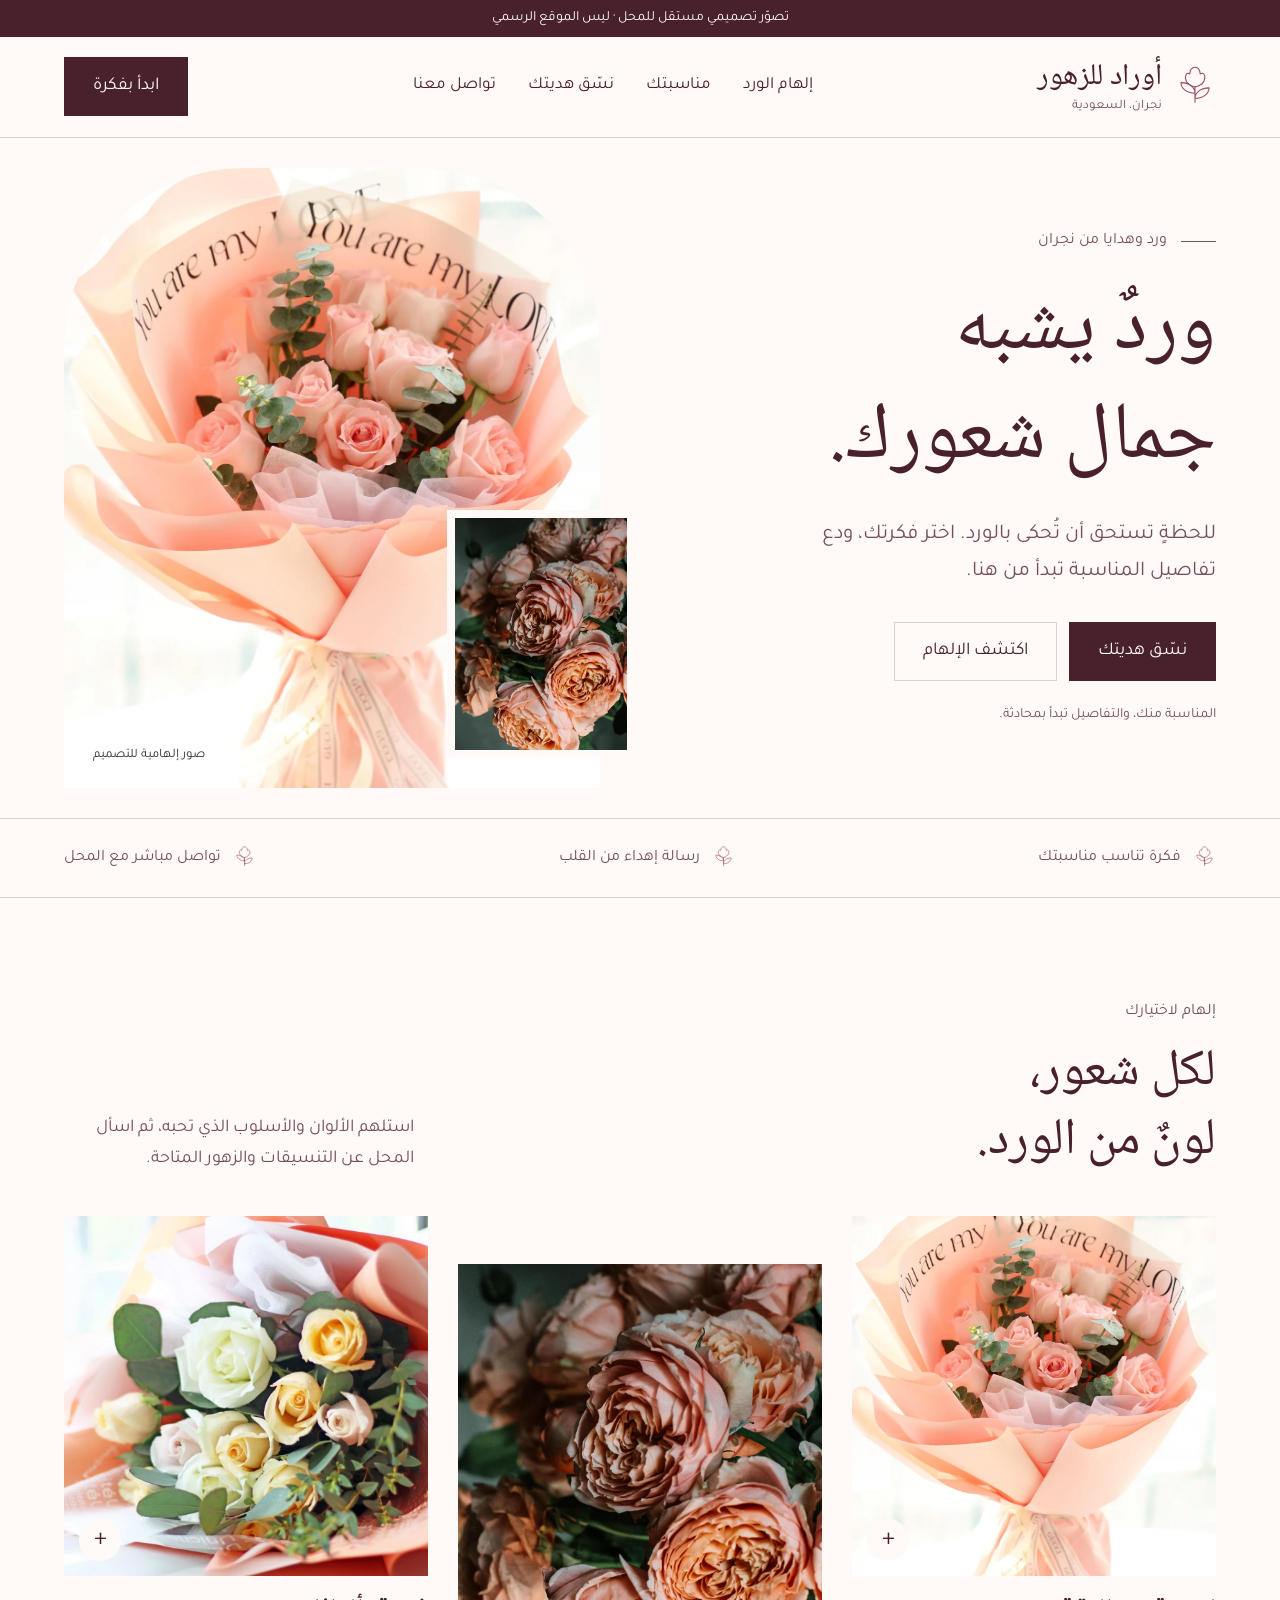
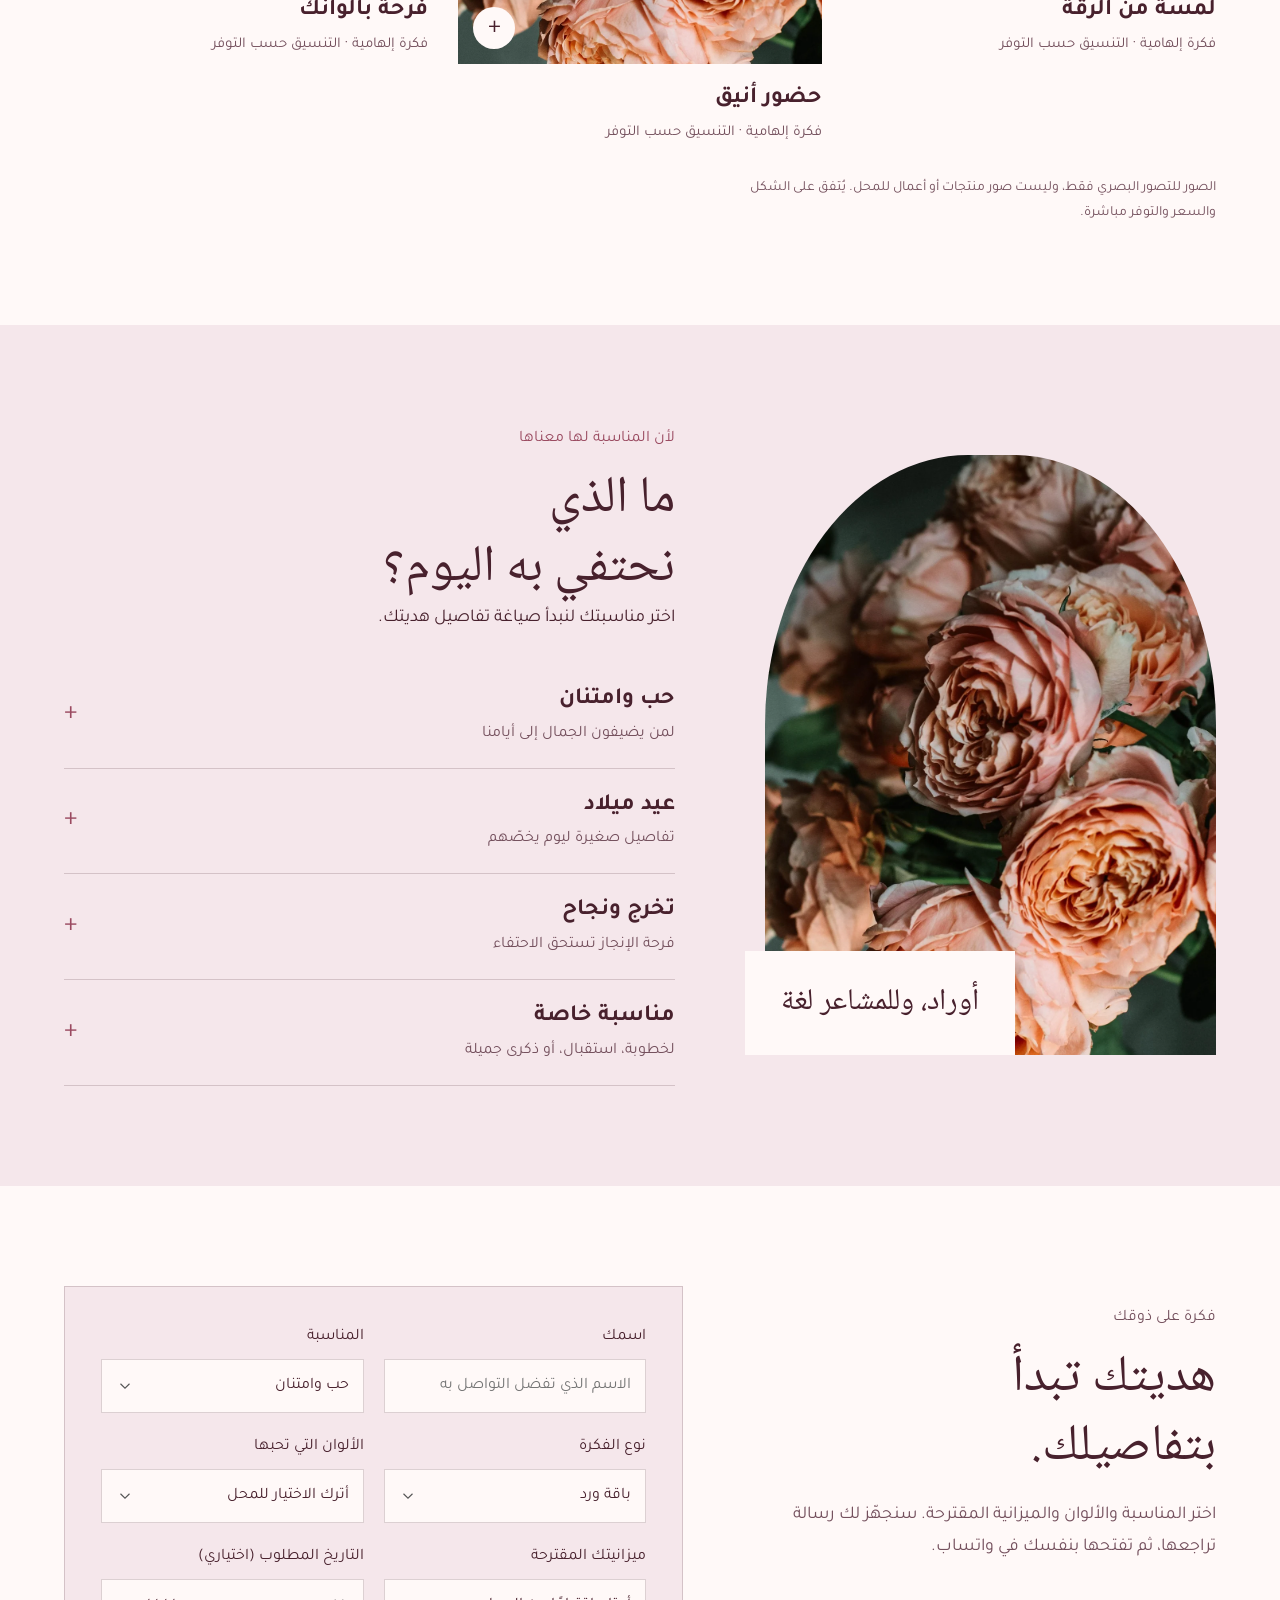
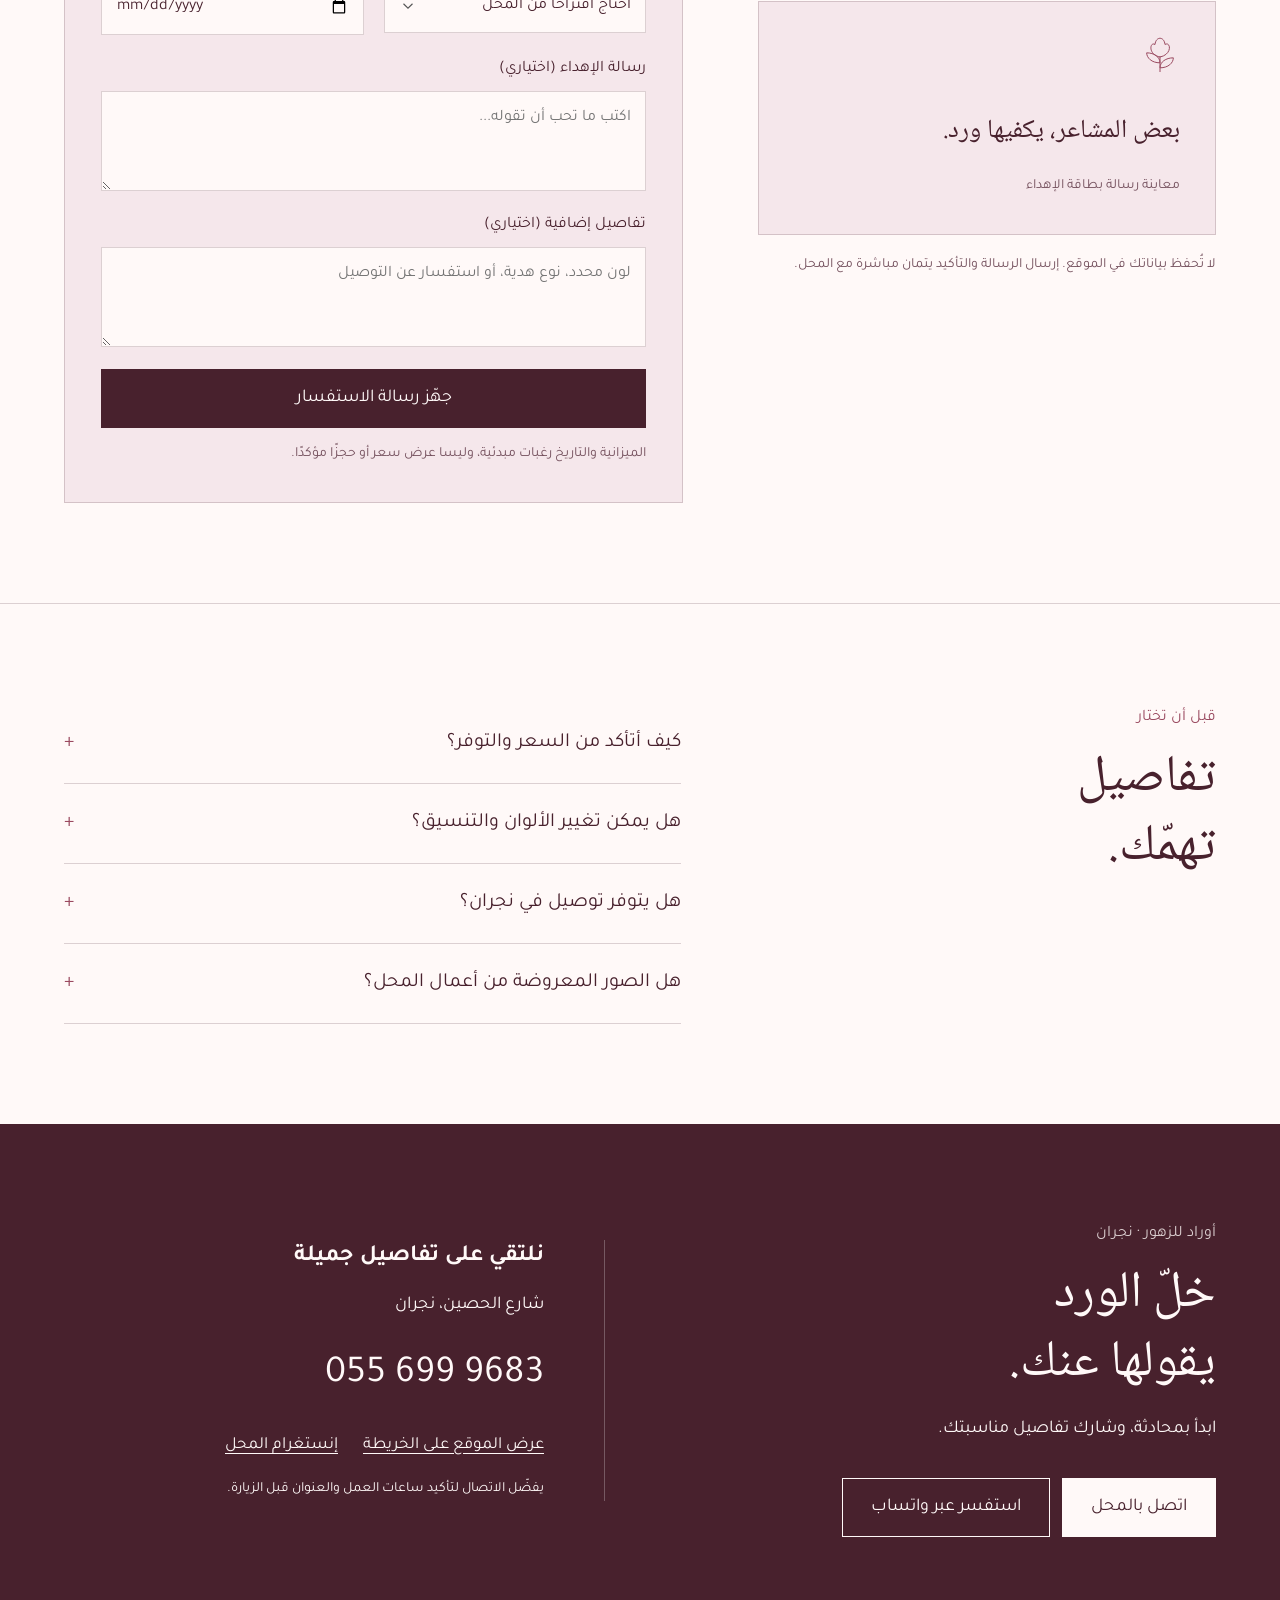
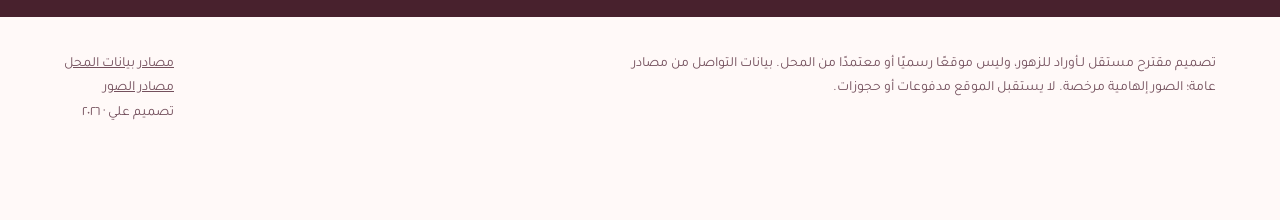
==== awrad-najran/index.html @ 2af85f13 "Build ten researched Arabic florist website proposals" ====
<!doctype html><html lang="ar" dir="rtl"><head><meta charset="utf-8"><meta name="viewport" content="width=device-width,initial-scale=1"><meta name="theme-color" content="#fff9f8"><meta name="robots" content="noindex,nofollow"><title>أوراد للزهور | ورد وهدايا في نجران</title><meta name="description" content="تصور تصميمي مستقل لـأوراد للزهور في نجران. أفكار للورد والهدايا وتنسيق استفسارك عبر وسائل التواصل المنشورة."><meta property="og:title" content="أوراد للزهور | ورد وهدايا في نجران"><meta property="og:description" content="تصور تصميمي مستقل، ليس الموقع الرسمي للمحل."><meta property="og:type" content="website"><meta property="og:image" content="https://az212z.github.io/saudi-floral-atelier-ten-20261120/assets/floral-0.webp"><meta property="og:url" content="https://az212z.github.io/saudi-floral-atelier-ten-20261120/awrad-najran/"><link rel="icon" href="../assets/favicon.svg" type="image/svg+xml"><link rel="stylesheet" href="../assets/fonts.css"><link rel="stylesheet" href="../assets/site.css"><link rel="preload" as="image" href="../assets/floral-0.webp"><script defer src="../assets/site.js"></script></head><body style="--paper:#fff9f8;--ink:#48212d;--accent:#9a4a60;--wash:#f5e7eb;--muted:#74505d;--line:#48212d30"><a class="skip" href="#main">تجاوز إلى المحتوى</a><div class="notice">تصوّر تصميمي مستقل للمحل · ليس الموقع الرسمي</div><header class="header"><div class="wrap navrow"><a class="brand" href="./" aria-label="أوراد للزهور الرئيسية"><svg aria-hidden="true" viewBox="0 0 48 48" fill="none" stroke-width="1.2"><path d="M24 42V23M24 31c-10 0-16-6-16-12 9 0 16 5 16 12Zm0 6c10 0 16-6 16-12-9 0-16 5-16 12Z"/><path d="M24 24C9 21 12 5 18 9c1-10 11-10 12 0 7-4 9 12-6 15Z"/></svg><span><span class="wordmark">أوراد للزهور</span><span class="city">نجران، السعودية</span></span></a><button class="menu-toggle" aria-controls="navigation" aria-expanded="false">القائمة</button><nav id="navigation" aria-label="التنقل الرئيسي"><a href="#collection">إلهام الورد</a><a href="#occasions">مناسبتك</a><a href="#inquiry">نسّق هديتك</a><a href="#contact">تواصل معنا</a></nav><a class="navcta" href="#inquiry">ابدأ بفكرة</a></div></header><main id="main"><section class="hero hero-split" aria-labelledby="hero-title"><div class="wrap hero-inner"><div class="hero-copy"><div class="location">ورد وهدايا من نجران</div><h1 id="hero-title">وردٌ يشبه<br>جمال شعورك.</h1><p>للحظةٍ تستحق أن تُحكى بالورد. اختر فكرتك، ودع تفاصيل المناسبة تبدأ من هنا.</p><div class="actions"><a class="button" href="#inquiry">نسّق هديتك</a><a class="button secondary" href="#collection">اكتشف الإلهام</a></div><p class="hero-note">المناسبة منك، والتفاصيل تبدأ بمحادثة.</p></div><figure class="hero-image"><img src="../assets/floral-0.webp" alt="صورة إلهامية للورد والزهور" width="1200" height="1600" fetchpriority="high"><div class="hero-side"><img src="../assets/floral-9.webp" alt="تفاصيل زهرية إلهامية" width="500" height="600"></div><figcaption>صور إلهامية للتصميم</figcaption></figure></div></section><div class="signature"><div class="wrap"><span><svg aria-hidden="true" viewBox="0 0 48 48" fill="none" stroke-width="1.2"><path d="M24 42V23M24 31c-10 0-16-6-16-12 9 0 16 5 16 12Zm0 6c10 0 16-6 16-12-9 0-16 5-16 12Z"/><path d="M24 24C9 21 12 5 18 9c1-10 11-10 12 0 7-4 9 12-6 15Z"/></svg>فكرة تناسب مناسبتك</span><span><svg aria-hidden="true" viewBox="0 0 48 48" fill="none" stroke-width="1.2"><path d="M24 42V23M24 31c-10 0-16-6-16-12 9 0 16 5 16 12Zm0 6c10 0 16-6 16-12-9 0-16 5-16 12Z"/><path d="M24 24C9 21 12 5 18 9c1-10 11-10 12 0 7-4 9 12-6 15Z"/></svg>رسالة إهداء من القلب</span><span><svg aria-hidden="true" viewBox="0 0 48 48" fill="none" stroke-width="1.2"><path d="M24 42V23M24 31c-10 0-16-6-16-12 9 0 16 5 16 12Zm0 6c10 0 16-6 16-12-9 0-16 5-16 12Z"/><path d="M24 24C9 21 12 5 18 9c1-10 11-10 12 0 7-4 9 12-6 15Z"/></svg>تواصل مباشر مع المحل</span></div></div>
<section class="section wrap" id="collection"><div class="section-heading"><div><p class="mini">إلهام لاختيارك</p><h2>لكل شعور،<br>لونٌ من الورد.</h2></div><p>استلهم الألوان والأسلوب الذي تحبه، ثم اسأل المحل عن التنسيقات والزهور المتاحة.</p></div><div class="gallery"><figure><button type="button" data-gallery="لمسة من الرقة" aria-label="تكبير صورة لمسة من الرقة"><span class="picture"><img src="../assets/floral-0.webp" alt="تصور إلهامي لتنسيق زهور: لمسة من الرقة" width="800" height="1000" loading="lazy"><span class="zoom" aria-hidden="true">+</span></span></button><figcaption><h3>لمسة من الرقة</h3><small>فكرة إلهامية · التنسيق حسب التوفر</small></figcaption></figure><figure><button type="button" data-gallery="حضور أنيق" aria-label="تكبير صورة حضور أنيق"><span class="picture"><img src="../assets/floral-9.webp" alt="تصور إلهامي لتنسيق زهور: حضور أنيق" width="800" height="1000" loading="lazy"><span class="zoom" aria-hidden="true">+</span></span></button><figcaption><h3>حضور أنيق</h3><small>فكرة إلهامية · التنسيق حسب التوفر</small></figcaption></figure><figure><button type="button" data-gallery="فرحة بألوانك" aria-label="تكبير صورة فرحة بألوانك"><span class="picture"><img src="../assets/floral-1.webp" alt="تصور إلهامي لتنسيق زهور: فرحة بألوانك" width="800" height="1000" loading="lazy"><span class="zoom" aria-hidden="true">+</span></span></button><figcaption><h3>فرحة بألوانك</h3><small>فكرة إلهامية · التنسيق حسب التوفر</small></figcaption></figure></div><p class="small-note">الصور للتصور البصري فقط، وليست صور منتجات أو أعمال للمحل. يُتفق على الشكل والسعر والتوفر مباشرة.</p></section>
<section class="section occasion-section" id="occasions"><div class="wrap occasion-layout"><div class="occasion-photo"><img src="../assets/floral-9.webp" alt="ورد بألوان ملهمة للمناسبات" loading="lazy" width="850" height="1100"><div class="poem">أوراد، وللمشاعر لغة</div></div><div><p class="mini">لأن المناسبة لها معناها</p><h2>ما الذي<br>نحتفي به اليوم؟</h2><p>اختر مناسبتك لنبدأ صياغة تفاصيل هديتك.</p><div class="occasion-list"><button class="occasion" type="button" data-occasion="حب وامتنان"><div><h3>حب وامتنان</h3><span>لمن يضيفون الجمال إلى أيامنا</span></div><b class="plus" aria-hidden="true">+</b></button><button class="occasion" type="button" data-occasion="عيد ميلاد"><div><h3>عيد ميلاد</h3><span>تفاصيل صغيرة ليوم يخصّهم</span></div><b class="plus" aria-hidden="true">+</b></button><button class="occasion" type="button" data-occasion="تخرج ونجاح"><div><h3>تخرج ونجاح</h3><span>فرحة الإنجاز تستحق الاحتفاء</span></div><b class="plus" aria-hidden="true">+</b></button><button class="occasion" type="button" data-occasion="مناسبة خاصة"><div><h3>مناسبة خاصة</h3><span>لخطوبة، استقبال، أو ذكرى جميلة</span></div><b class="plus" aria-hidden="true">+</b></button></div></div></div></section>
<section class="section wrap" id="inquiry"><div class="inquiry-layout"><div class="inquiry-intro"><p class="mini">فكرة على ذوقك</p><h2>هديتك تبدأ<br>بتفاصيلك.</h2><p>اختر المناسبة والألوان والميزانية المقترحة. سنجهّز لك رسالة تراجعها، ثم تفتحها بنفسك في واتساب.</p><div class="card-preview"><svg aria-hidden="true" viewBox="0 0 48 48" fill="none" stroke-width="1.2"><path d="M24 42V23M24 31c-10 0-16-6-16-12 9 0 16 5 16 12Zm0 6c10 0 16-6 16-12-9 0-16 5-16 12Z"/><path d="M24 24C9 21 12 5 18 9c1-10 11-10 12 0 7-4 9 12-6 15Z"/></svg><p id="card-message">بعض المشاعر، يكفيها ورد.</p><small>معاينة رسالة بطاقة الإهداء</small></div><p class="small-note">لا تُحفظ بياناتك في الموقع. إرسال الرسالة والتأكيد يتمان مباشرة مع المحل.</p></div><div><form class="inquiry-form" data-shop="أوراد للزهور" data-phone="966556999683"><div class="form-grid"><label class="field">اسمك<input name="name" required maxlength="80" autocomplete="given-name" placeholder="الاسم الذي تفضّل التواصل به"></label><label class="field">المناسبة<select name="occasion"><option>حب وامتنان</option><option>عيد ميلاد</option><option>تخرج ونجاح</option><option>مناسبة خاصة</option></select></label><label class="field">نوع الفكرة<select name="type"><option>باقة ورد</option><option>ورد مع هدية</option><option>تنسيق في فازة</option><option>تغليف هدية</option><option>تنسيق مناسبة</option></select></label><label class="field">الألوان التي تحبها<select name="color"><option>أترك الاختيار للمحل</option><option>وردي وأبيض</option><option>أحمر كلاسيكي</option><option>ألوان هادئة</option><option>ألوان زاهية</option></select></label><label class="field">ميزانيتك المقترحة<select name="budget"><option>أحتاج اقتراحًا من المحل</option><option>أقل من 150 ريال</option><option>150 إلى 300 ريال</option><option>300 إلى 500 ريال</option><option>أكثر من 500 ريال</option></select></label><label class="field">التاريخ المطلوب (اختياري)<input type="date" name="date"></label><label class="field full">رسالة الإهداء (اختياري)<textarea name="message" maxlength="300" placeholder="اكتب ما تحب أن تقوله..."></textarea></label><label class="field full">تفاصيل إضافية (اختياري)<textarea name="notes" maxlength="700" placeholder="لون محدد، نوع هدية، أو استفسار عن التوصيل"></textarea></label></div><button class="button" type="submit">جهّز رسالة الاستفسار</button><p class="form-note">الميزانية والتاريخ رغبات مبدئية، وليسا عرض سعر أو حجزًا مؤكدًا.</p><noscript><p>لتنسيق الطلب، يرجى <a href="tel:+966556999683">الاتصال بالمحل</a> أو تفعيل JavaScript لتجهيز الرسالة.</p></noscript></form><section class="draft-panel" hidden tabindex="-1" aria-label="مراجعة رسالة الاستفسار"><h3>راجع رسالتك</h3><p class="draft-text"></p><div class="actions"><a class="button whatsapp-draft" href="https://wa.me/966556999683?text=%D9%85%D8%B1%D8%AD%D8%A8%D9%8B%D8%A7%D8%8C%20%D8%A3%D8%B1%D8%BA%D8%A8%20%D8%A8%D8%A7%D9%84%D8%A7%D8%B3%D8%AA%D9%81%D8%B3%D8%A7%D8%B1%20%D8%B9%D9%86%20%D8%A7%D9%84%D9%88%D8%B1%D9%88%D8%AF%20%D9%88%D8%A7%D9%84%D9%87%D8%AF%D8%A7%D9%8A%D8%A7%20%D8%A7%D9%84%D9%85%D8%AA%D8%A7%D8%AD%D8%A9." target="_blank" rel="noopener noreferrer">افتح في واتساب</a><button type="button" class="button secondary copy-draft">نسخ الرسالة</button></div><p class="status" role="status"></p><p class="form-note">إذا لم يكن الرقم مفعّلًا على واتساب، يمكنك الاتصال بالمحل.</p></section></div></div></section>
<section class="section faq"><div class="wrap faq-layout"><div><p class="mini">قبل أن تختار</p><h2>تفاصيل<br>تهمّك.</h2></div><div><details><summary>كيف أتأكد من السعر والتوفر؟</summary><p>أرسل تفاصيل فكرتك أو اتصل بالمحل. يحدد المحل السعر النهائي والزهور المتاحة وموعد التجهيز قبل تأكيد الطلب.</p></details><details><summary>هل يمكن تغيير الألوان والتنسيق؟</summary><p>اكتب الألوان والأسلوب الذي تفضله في رسالة الاستفسار. إمكانية التنفيذ تعتمد على المواد المتاحة لدى المحل.</p></details><details><summary>هل يتوفر توصيل في نجران؟</summary><p>اسأل المحل عن إمكانية التوصيل لعنوانك، الموعد، والرسوم. لا يمثل اختيار التاريخ تأكيدًا لخدمة التوصيل.</p></details><details><summary>هل الصور المعروضة من أعمال المحل؟</summary><p>الصور إلهامية لعرض التصميم، وليست من أعمال المحل. اطلب صور التنسيقات المتاحة مباشرة قبل تأكيد طلبك.</p></details></div></div></section>
<section class="contact-section" id="contact"><div class="wrap contact-layout"><div><p class="mini">أوراد للزهور · نجران</p><h2>خلّ الورد<br>يقولها عنك.</h2><p>ابدأ بمحادثة، وشارك تفاصيل مناسبتك.</p><div class="actions"><a class="button" href="tel:+966556999683">اتصل بالمحل</a><a class="button secondary" href="https://wa.me/966556999683?text=%D9%85%D8%B1%D8%AD%D8%A8%D9%8B%D8%A7%D8%8C%20%D8%A3%D8%B1%D8%BA%D8%A8%20%D8%A8%D8%A7%D9%84%D8%A7%D8%B3%D8%AA%D9%81%D8%B3%D8%A7%D8%B1%20%D8%B9%D9%86%20%D8%A7%D9%84%D9%88%D8%B1%D9%88%D8%AF%20%D9%88%D8%A7%D9%84%D9%87%D8%AF%D8%A7%D9%8A%D8%A7%20%D8%A7%D9%84%D9%85%D8%AA%D8%A7%D8%AD%D8%A9." target="_blank" rel="noopener noreferrer">استفسر عبر واتساب</a></div></div><div class="contact-info"><h3>نلتقي على تفاصيل جميلة</h3><p>شارع الحصين، نجران</p><a class="phone" href="tel:+966556999683">055 699 9683</a><div class="social-links"><a href="https://www.google.com/maps/search/?api=1&amp;query=%D8%A3%D9%88%D8%B1%D8%A7%D8%AF%20%D9%84%D9%84%D8%B2%D9%87%D9%88%D8%B1%20%D8%B4%D8%A7%D8%B1%D8%B9%20%D8%A7%D9%84%D8%AD%D8%B5%D9%8A%D9%86%D8%8C%20%D9%86%D8%AC%D8%B1%D8%A7%D9%86" target="_blank" rel="noopener noreferrer">عرض الموقع على الخريطة</a><a href="https://instagram.com/awradnajran" target="_blank" rel="noopener noreferrer">إنستغرام المحل</a></div><p class="small-note">يفضّل الاتصال لتأكيد ساعات العمل والعنوان قبل الزيارة.</p></div></div></section></main><footer class="footer"><div class="wrap"><p>تصميم مقترح مستقل لـأوراد للزهور، وليس موقعًا رسميًا أو معتمدًا من المحل. بيانات التواصل من مصادر عامة؛ الصور إلهامية مرخصة. لا يستقبل الموقع مدفوعات أو حجوزات.</p><div><a href="../research.html#awrad-najran">مصادر بيانات المحل</a><br><a href="../credits.html">مصادر الصور</a><br><span>تصميم علي · ٢٠٢٦</span></div></div></footer><div class="mobile-cta"><a class="button" href="#inquiry">نسّق هديتك</a><a class="button secondary" href="tel:+966556999683">اتصال</a></div><dialog class="lightbox" aria-label="معرض الإلهام"><button class="close-dialog" type="button">إغلاق الصورة</button><img alt=""><p></p></dialog></body></html>
---- assets/fonts.css ----
@font-face {
  font-family: 'Noto Naskh Arabic';
  font-style: normal;
  font-weight: 400;
  font-display: swap;
  src: url(font-0.ttf) format('truetype');
}
@font-face {
  font-family: 'Noto Naskh Arabic';
  font-style: normal;
  font-weight: 600;
  font-display: swap;
  src: url(font-1.ttf) format('truetype');
}
@font-face {
  font-family: 'Noto Naskh Arabic';
  font-style: normal;
  font-weight: 700;
  font-display: swap;
  src: url(font-2.ttf) format('truetype');
}
@font-face {
  font-family: 'Tajawal';
  font-style: normal;
  font-weight: 400;
  font-display: swap;
  src: url(font-3.ttf) format('truetype');
}
@font-face {
  font-family: 'Tajawal';
  font-style: normal;
  font-weight: 500;
  font-display: swap;
  src: url(font-4.ttf) format('truetype');
}
@font-face {
  font-family: 'Tajawal';
  font-style: normal;
  font-weight: 700;
  font-display: swap;
  src: url(font-5.ttf) format('truetype');
}
---- assets/site.css ----
*{box-sizing:border-box}html{scroll-behavior:smooth;scroll-padding-top:100px}body{margin:0;background:var(--paper);color:var(--ink);font-family:Tajawal,sans-serif;font-size:18px;line-height:1.75}body.lock{overflow:hidden}a{color:inherit;text-decoration:none}button,input,select,textarea{font:inherit}button,a,input,select,textarea{-webkit-tap-highlight-color:transparent}button,a{touch-action:manipulation}button{cursor:pointer}button:disabled{cursor:not-allowed}img{display:block;width:100%;object-fit:cover}h1,h2,h3,p{margin:0}h1,h2,.wordmark{font-family:'Noto Naskh Arabic',serif;font-weight:500;line-height:1.35}h1{font-size:clamp(3.5rem,6.3vw,6.8rem);max-width:12ch}h2{font-size:clamp(2.5rem,4vw,4.2rem)}h3{font-size:1.45rem;line-height:1.5}p{max-width:62ch}button{color:inherit}a:focus-visible,button:focus-visible,input:focus-visible,textarea:focus-visible,select:focus-visible{outline:3px solid var(--accent);outline-offset:5px}.wrap{width:min(1280px,90%);margin-inline:auto}.notice{background:var(--ink);color:var(--paper);text-align:center;font-size:14px;padding:6px 20px}.header{position:relative;z-index:20;background:var(--paper);border-bottom:1px solid var(--line)}.navrow{height:100px;display:flex;justify-content:space-between;align-items:center;gap:28px}.brand{display:flex;align-items:center;gap:12px}.brand svg{width:42px;height:42px;stroke:var(--accent);flex-shrink:0}.wordmark{font-size:30px;white-space:nowrap}.city{display:block;font-size:13px;line-height:1.2;color:var(--muted)}nav{display:flex;gap:32px;font-size:17px}nav a{border-bottom:1px solid transparent}nav a:hover{border-color:currentColor}.navcta,.button{display:inline-flex;align-items:center;justify-content:center;gap:10px;padding:14px 28px;background:var(--ink);color:var(--paper);border:1px solid var(--ink);line-height:1.6;min-height:50px}.button:hover,.navcta:hover{background:var(--accent);border-color:var(--accent);color:#fff}.button.secondary{background:transparent;color:var(--ink);border-color:var(--line)}.button.secondary:hover{border-color:var(--ink)}.menu-toggle{display:none;background:transparent;border:1px solid var(--line);padding:8px 14px}.hero{position:relative;overflow:hidden}.hero-inner{display:grid;grid-template-columns:1fr 1fr;min-height:650px;align-items:center;gap:7%}.hero-copy{padding-block:65px;position:relative;z-index:2}.hero-copy .location{display:flex;align-items:center;gap:14px;font-size:16px;margin-bottom:22px;color:var(--muted)}.location:before{content:'';width:35px;height:1px;background:currentColor}.hero-copy p{font-size:21px;margin-top:22px;max-width:35ch;color:var(--muted)}.actions{display:flex;flex-wrap:wrap;gap:12px;margin-top:32px}.hero-image{position:relative;height:650px}.hero-image>img{height:100%}.hero-image figcaption{position:absolute;bottom:16px;left:16px;background:rgba(255,255,255,.94);color:#39332e;padding:4px 13px;font-size:13px}.hero figure{margin:0}.hero-side{position:absolute;width:35%;height:40%;bottom:30px;right:-35px;border:8px solid var(--paper)}.hero-side img{height:100%}.hero-tag{font-family:'Noto Naskh Arabic';position:absolute;bottom:42px;right:38px;z-index:2;background:var(--paper);padding:18px 26px;font-size:24px;box-shadow:0 10px 30px #0001}.hero .hero-note{font-size:14px;margin-top:22px}.hero-split .hero-image{margin-block:30px;height:620px;border-radius:180px 180px 0 0}.hero-split .hero-image>img{border-radius:inherit}.hero-arch .hero-inner{grid-template-columns:1fr 1.15fr}.hero-arch .hero-image{height:590px;border-radius:240px 240px 8px 8px;margin:45px 0}.hero-arch .hero-image>img{border-radius:inherit}.hero-arch .hero-copy{order:2}.hero-arch .hero-side{right:auto;left:-30px;bottom:12px;width:42%;border-radius:100px 100px 0 0;overflow:hidden}.hero-immersive{background:var(--ink);color:white}.hero-immersive .hero-inner{min-height:740px;display:block}.hero-immersive .hero-image{position:absolute;inset:0;height:100%;width:100%;opacity:.63}.hero-immersive .hero-image:after{content:'';position:absolute;inset:0;background:linear-gradient(270deg,rgba(0,0,0,.8),rgba(0,0,0,.12))}.hero-immersive .hero-copy{padding-top:130px;max-width:600px}.hero-immersive .hero-copy p,.hero-immersive .location{color:#f1e8e4}.hero-immersive .button{background:var(--paper);color:var(--ink);border-color:var(--paper)}.hero-immersive .secondary{background:transparent;color:white}.hero-immersive .hero-side{display:none}.hero-immersive .hero-image figcaption{z-index:3}.hero-frame .hero-inner{grid-template-columns:1fr 1.1fr;gap:9%}.hero-frame .hero-copy{text-align:center}.hero-frame h1{margin-inline:auto}.hero-frame .hero-copy p{margin-inline:auto}.hero-frame .location,.hero-frame .actions{justify-content:center}.hero-frame .hero-image{height:560px;margin:60px 0;border:1px solid var(--accent);padding:18px;transform:rotate(-3deg)}.hero-frame .hero-image>img{height:100%}.hero-frame .hero-side{transform:rotate(8deg);right:-25px;bottom:-22px}.hero-editorial .hero-inner{grid-template-columns:1.15fr 1fr;gap:0}.hero-editorial .hero-copy{padding-left:50px}.hero-editorial .hero-image{height:700px;width:calc(100% + 6vw)}.hero-editorial h1{font-size:clamp(3.8rem,6.9vw,7.5rem)}.hero-editorial .hero-side{display:none}.signature{border-block:1px solid var(--line);padding:25px 0}.signature .wrap{display:flex;justify-content:space-between;gap:20px;color:var(--muted);font-size:16px}.signature span{display:flex;align-items:center;gap:12px}.signature svg{height:23px;width:23px;stroke:var(--accent)}.section{padding-block:100px}.section-heading{display:flex;justify-content:space-between;align-items:end;gap:40px;margin-bottom:40px}.section-heading p{max-width:35ch;color:var(--muted)}.mini{font-size:16px;color:var(--accent);margin-bottom:12px}.gallery{display:grid;grid-template-columns:repeat(3,1fr);gap:30px}.gallery figure{margin:0}.gallery button{display:block;padding:0;border:0;width:100%;background:transparent;text-align:right}.gallery .picture{overflow:hidden;position:relative;background:var(--wash)}.gallery img{height:360px;transition:transform .5s}.gallery button:hover img{transform:scale(1.035)}.gallery .zoom{position:absolute;bottom:15px;left:15px;width:42px;height:42px;background:var(--paper);border-radius:50%;display:grid;place-items:center;font-size:25px}.gallery figcaption{padding-top:18px}.gallery small{font-size:15px;color:var(--muted)}.gallery figure:nth-child(2){padding-top:48px}.gallery figure:nth-child(2) img{height:400px}.small-note{font-size:14px;color:var(--muted);margin-top:28px}.occasion-section{background:var(--wash)}.occasion-layout{display:grid;grid-template-columns:.85fr 1.15fr;gap:90px;align-items:center}.occasion-photo{height:600px;position:relative}.occasion-photo img{height:100%;border-radius:45% 45% 0 0}.occasion-photo .poem{position:absolute;bottom:0;left:-20px;padding:26px 36px;background:var(--paper);font-family:'Noto Naskh Arabic';font-size:30px;max-width:75%}.occasion-list{margin-top:28px}.occasion{display:flex;align-items:center;justify-content:space-between;gap:20px;width:100%;background:none;border:0;border-bottom:1px solid var(--line);padding:20px 0;text-align:right}.occasion span{display:block;font-size:16px;color:var(--muted);margin-top:2px}.occasion .plus{font-size:26px;color:var(--accent);font-weight:400}.occasion:hover{color:var(--accent)}.inquiry-layout{display:grid;grid-template-columns:.85fr 1.15fr;gap:75px;align-items:start}.inquiry-intro{position:sticky;top:40px}.inquiry-intro>p{color:var(--muted);margin-top:18px}.card-preview{margin-top:38px;background:var(--wash);padding:35px;border:1px solid var(--line);position:relative}.card-preview svg{width:40px;height:40px;stroke:var(--accent);margin-bottom:18px}.card-preview p{font-family:'Noto Naskh Arabic';font-size:26px;white-space:pre-wrap;overflow-wrap:anywhere}.card-preview small{display:block;color:var(--muted);margin-top:20px;font-size:14px}.inquiry-form{background:var(--wash);padding:36px;border:1px solid var(--line)}.form-grid{display:grid;grid-template-columns:1fr 1fr;gap:20px}.field{display:flex;flex-direction:column;gap:8px;font-size:16px}.field.full{grid-column:1/-1}input,select,textarea{min-width:0;width:100%;border:1px solid var(--line);background:var(--paper);color:var(--ink);padding:12px 14px;border-radius:0;font-size:16px}textarea{resize:vertical;min-height:100px}select{appearance:none;background-image:url("data:image/svg+xml,%3Csvg xmlns='http://www.w3.org/2000/svg' width='18' height='18' viewBox='0 0 24 24'%3E%3Cpath d='m6 9 6 6 6-6' fill='none' stroke='%23555' stroke-width='1.5'/%3E%3C/svg%3E");background-repeat:no-repeat;background-position:14px center;padding-left:40px}.inquiry-form .button{width:100%;margin-top:22px}.form-note{font-size:14px;color:var(--muted);margin-top:14px}.draft-panel{margin-top:22px;padding:20px;border:1px solid var(--line);background:var(--paper)}.draft-panel[hidden]{display:none}.draft-text{white-space:pre-wrap;font-size:15px;line-height:1.9;margin:10px 0;overflow-wrap:anywhere}.draft-panel .actions{margin:10px 0;display:grid;grid-template-columns:1fr 1fr}.draft-panel .button{margin:0;padding:12px;font-size:16px}.status{font-size:15px;color:var(--accent);margin-top:8px}.faq{border-top:1px solid var(--line)}.faq-layout{display:grid;grid-template-columns:1fr 1.3fr;gap:60px}.faq details{border-bottom:1px solid var(--line);padding:22px 0}.faq summary{cursor:pointer;font-size:20px;list-style:none;display:flex;justify-content:space-between;gap:20px}.faq summary:after{content:'+';color:var(--accent)}.faq details[open] summary:after{content:'−'}.faq details p{margin-top:14px;color:var(--muted);font-size:17px}.contact-section{background:var(--ink);color:var(--paper);padding-block:80px}.contact-layout{display:grid;grid-template-columns:1fr 1fr;gap:70px;align-items:center}.contact-section .mini{color:var(--paper);opacity:.8}.contact-section p{margin-top:16px;color:var(--paper)}.contact-section .button{background:var(--paper);color:var(--ink);border-color:var(--paper)}.contact-section .secondary{background:transparent;color:var(--paper);border-color:var(--paper)}.contact-info{border-inline-start:1px solid #ffffff40;padding-inline-start:60px}.contact-info .phone{font-family:Tajawal;font-size:clamp(1.6rem,3vw,2.8rem);display:inline-block;direction:ltr;margin:20px 0 0}.social-links{display:flex;gap:25px;margin-top:22px;font-size:17px;text-decoration:underline;text-underline-offset:5px}.footer{padding:35px 0 95px;font-size:14px;color:var(--muted)}.footer .wrap{display:flex;justify-content:space-between;gap:40px}.footer p{max-width:75ch}.footer a{text-decoration:underline}.mobile-cta{display:none}.lightbox{border:none;background:var(--paper);color:var(--ink);padding:18px;width:min(90vw,760px);max-height:92vh}.lightbox::backdrop{background:#000b}.lightbox img{max-height:70vh;object-fit:contain}.lightbox .close-dialog{display:block;margin-bottom:12px;margin-inline-start:auto;border:1px solid var(--line);padding:7px 18px;background:var(--paper)}.lightbox p{text-align:center;margin:10px 0}.skip{position:fixed;top:-100px;right:20px;padding:12px 25px;background:white;color:black;z-index:100}.skip:focus{top:10px}.catalog-head{padding:80px 0 45px}.catalog-head h1{max-width:none;font-size:clamp(3rem,6vw,6rem)}.catalog-grid{display:grid;grid-template-columns:repeat(2,1fr);gap:40px;margin-bottom:80px}.catalog-card{position:relative;display:block;border:1px solid var(--line);background:var(--wash)}.catalog-card img{height:380px}.catalog-card .info{padding:25px;display:flex;justify-content:space-between;align-items:center}.catalog-card:hover h2{text-decoration:underline;text-underline-offset:8px}.catalog-card h2{font-size:32px}.catalog-card p{font-size:16px}.index-toolbar{display:flex;flex-wrap:wrap;gap:12px;margin-top:30px}.index-toolbar a{border:1px solid var(--line);padding:8px 16px;font-size:16px}
@media(min-width:1600px){.hero-editorial .hero-image{width:100%}}@media(max-width:1000px){nav{gap:17px}.navcta{display:none}.hero-inner{gap:5%}.hero-image{height:560px}.hero-copy p{font-size:19px}.hero-side{right:-15px}.occasion-layout,.inquiry-layout{gap:40px}.gallery img{height:300px}.gallery figure:nth-child(2) img{height:330px}.section{padding-block:75px}.contact-info{padding-inline-start:30px}.occasion-photo{height:520px}}
@media(max-width:700px){body{font-size:17px}.wrap{width:90%}.notice{font-size:12px}.navrow{height:83px;gap:15px}.wordmark{font-size:26px}.brand svg{width:34px;height:34px}.menu-toggle{display:block;font-size:15px}.js nav{display:none}.js nav.open{display:flex}nav{position:absolute;top:83px;right:0;left:0;background:var(--paper);padding:22px 5%;flex-direction:column;border-bottom:1px solid var(--line);box-shadow:0 10px 20px #0001}.hero-inner,.hero-arch .hero-inner,.hero-frame .hero-inner,.hero-editorial .hero-inner{grid-template-columns:1fr;gap:0;min-height:0}.hero-copy{padding:42px 0}.hero-copy h1{font-size:3.7rem;max-width:12ch}.hero-copy p{font-size:18px}.hero-copy .location{margin-bottom:16px}.actions{margin-top:25px}.button{padding:12px 20px;font-size:16px}.hero .hero-image{height:410px;margin:0 0 30px;width:100%}.hero-split .hero-image{border-radius:180px 180px 0 0}.hero-arch .hero-copy{order:0}.hero-arch .hero-image{width:85%;margin-inline:auto;height:430px}.hero-arch .hero-side{left:-20px}.hero-immersive .hero-inner{min-height:690px}.hero-immersive .hero-image{position:absolute;height:100%;margin:0}.hero-immersive .hero-copy{padding-top:85px;padding-bottom:85px}.hero-immersive .hero-image:after{background:linear-gradient(270deg,#000b,#0005)}.hero-frame .hero-image{width:88%;height:420px;margin:5px auto 50px}.hero-frame .hero-copy{padding-bottom:30px}.hero-editorial .hero-image{height:440px}.hero-editorial .hero-copy{padding-left:0}.hero-side{width:37%;height:40%;right:0;bottom:10px}.hero-tag{font-size:20px;right:15px;bottom:20px;padding:15px}.signature{padding-block:20px}.signature .wrap{flex-direction:column;gap:12px;font-size:15px}.section{padding-block:60px}.section-heading{display:block;margin-bottom:30px}.section-heading p{margin-top:15px;font-size:16px}h2{font-size:2.6rem}.gallery{grid-template-columns:1fr;gap:32px}.gallery img{height:420px}.gallery figure:nth-child(2){padding:0}.gallery figure:nth-child(2) img{height:420px}.occasion-layout,.inquiry-layout,.faq-layout,.contact-layout{grid-template-columns:1fr;gap:35px}.occasion-photo{height:420px;width:90%;margin-inline:auto}.occasion-photo .poem{font-size:25px;padding:20px;left:-15px}.inquiry-intro{position:static}.card-preview{padding:25px;margin-top:25px}.inquiry-form{padding:22px 18px}.form-grid{gap:17px;grid-template-columns:1fr}.field.full{grid-column:auto}.faq summary{font-size:18px}.contact-info{border-inline-start:0;border-top:1px solid #ffffff40;padding:28px 0 0}.footer .wrap{flex-direction:column;gap:20px}.mobile-cta{position:fixed;bottom:0;right:0;left:0;background:var(--paper);border-top:1px solid var(--line);padding:10px 5% calc(10px + env(safe-area-inset-bottom));display:grid;grid-template-columns:1.5fr 1fr;gap:10px;z-index:15}.mobile-cta .button{min-height:44px;padding:8px 15px}.catalog-grid{grid-template-columns:1fr;gap:25px}.catalog-card img{height:340px}.catalog-head{padding-top:50px}.catalog-card .info{gap:15px;padding:20px}.catalog-card h2{font-size:28px}}
@media(prefers-reduced-motion:reduce){html{scroll-behavior:auto}*,*:before,*:after{transition:none!important;animation:none!important}}
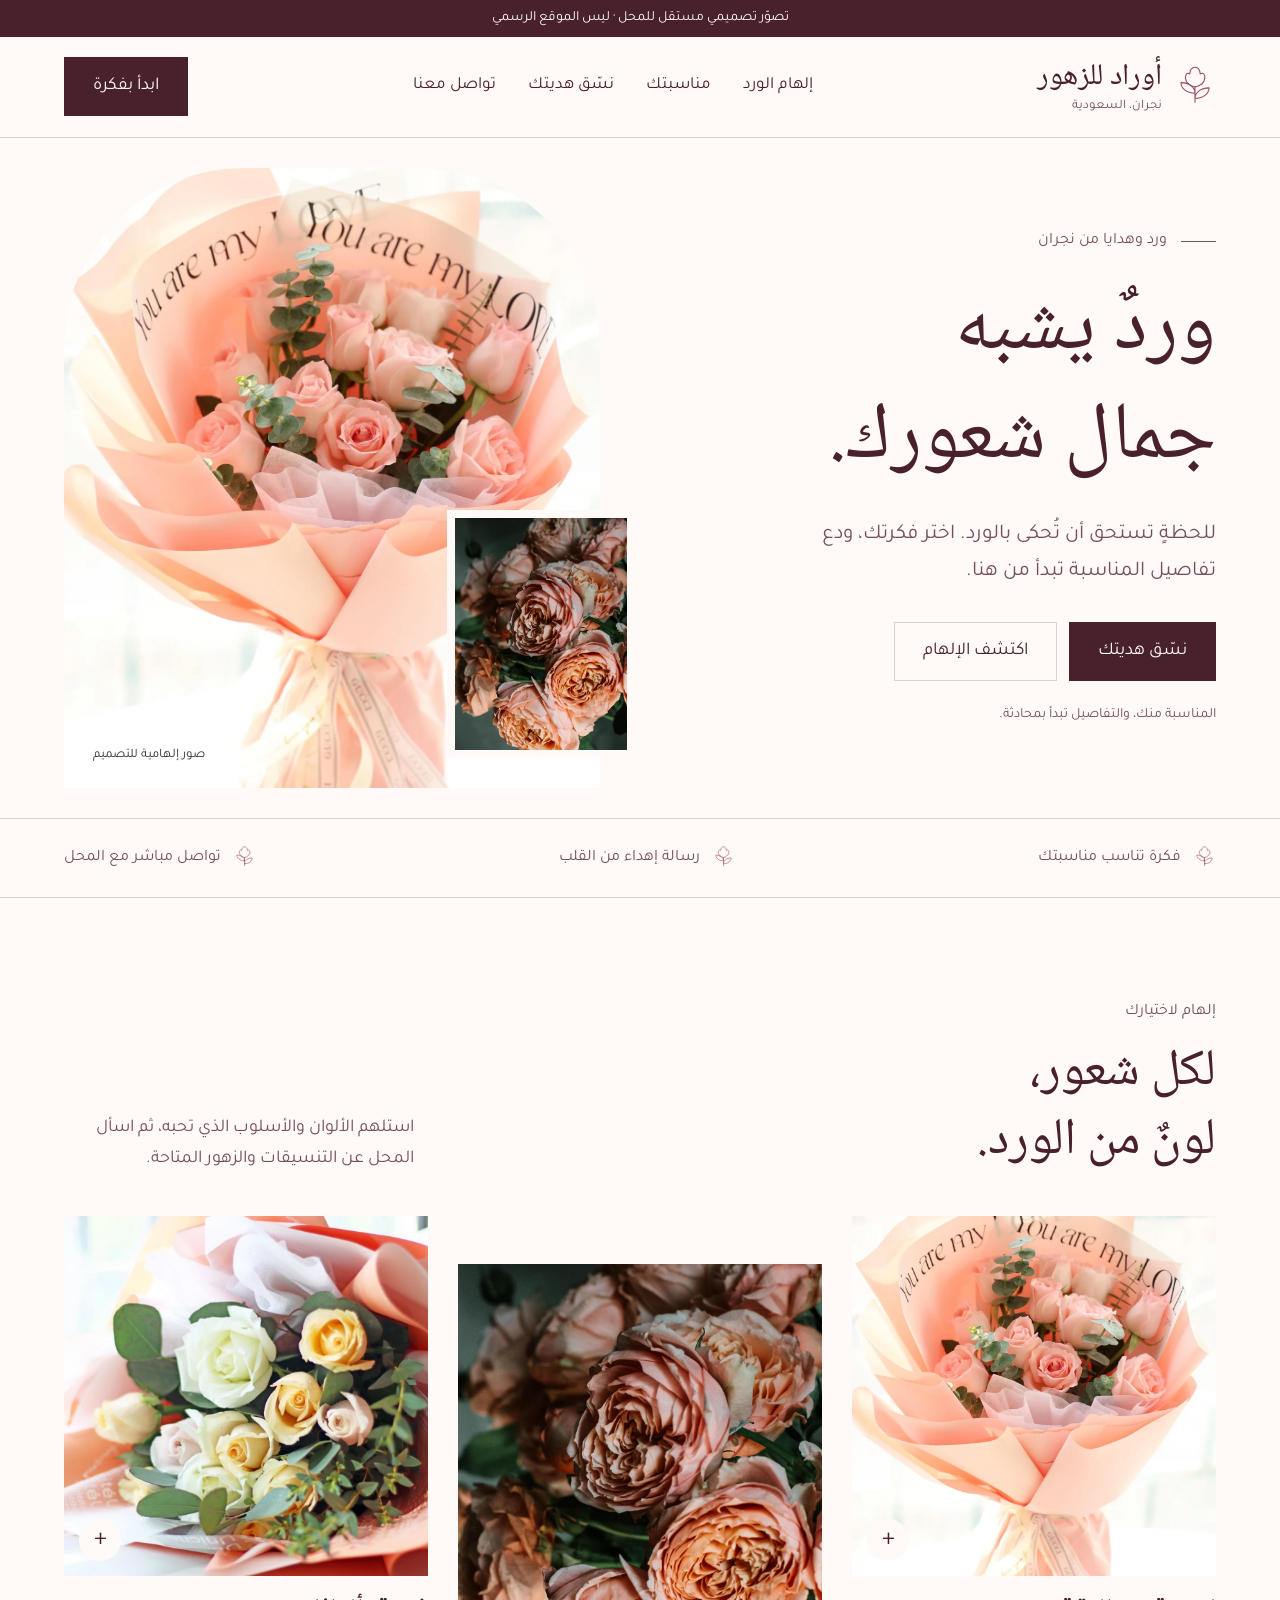
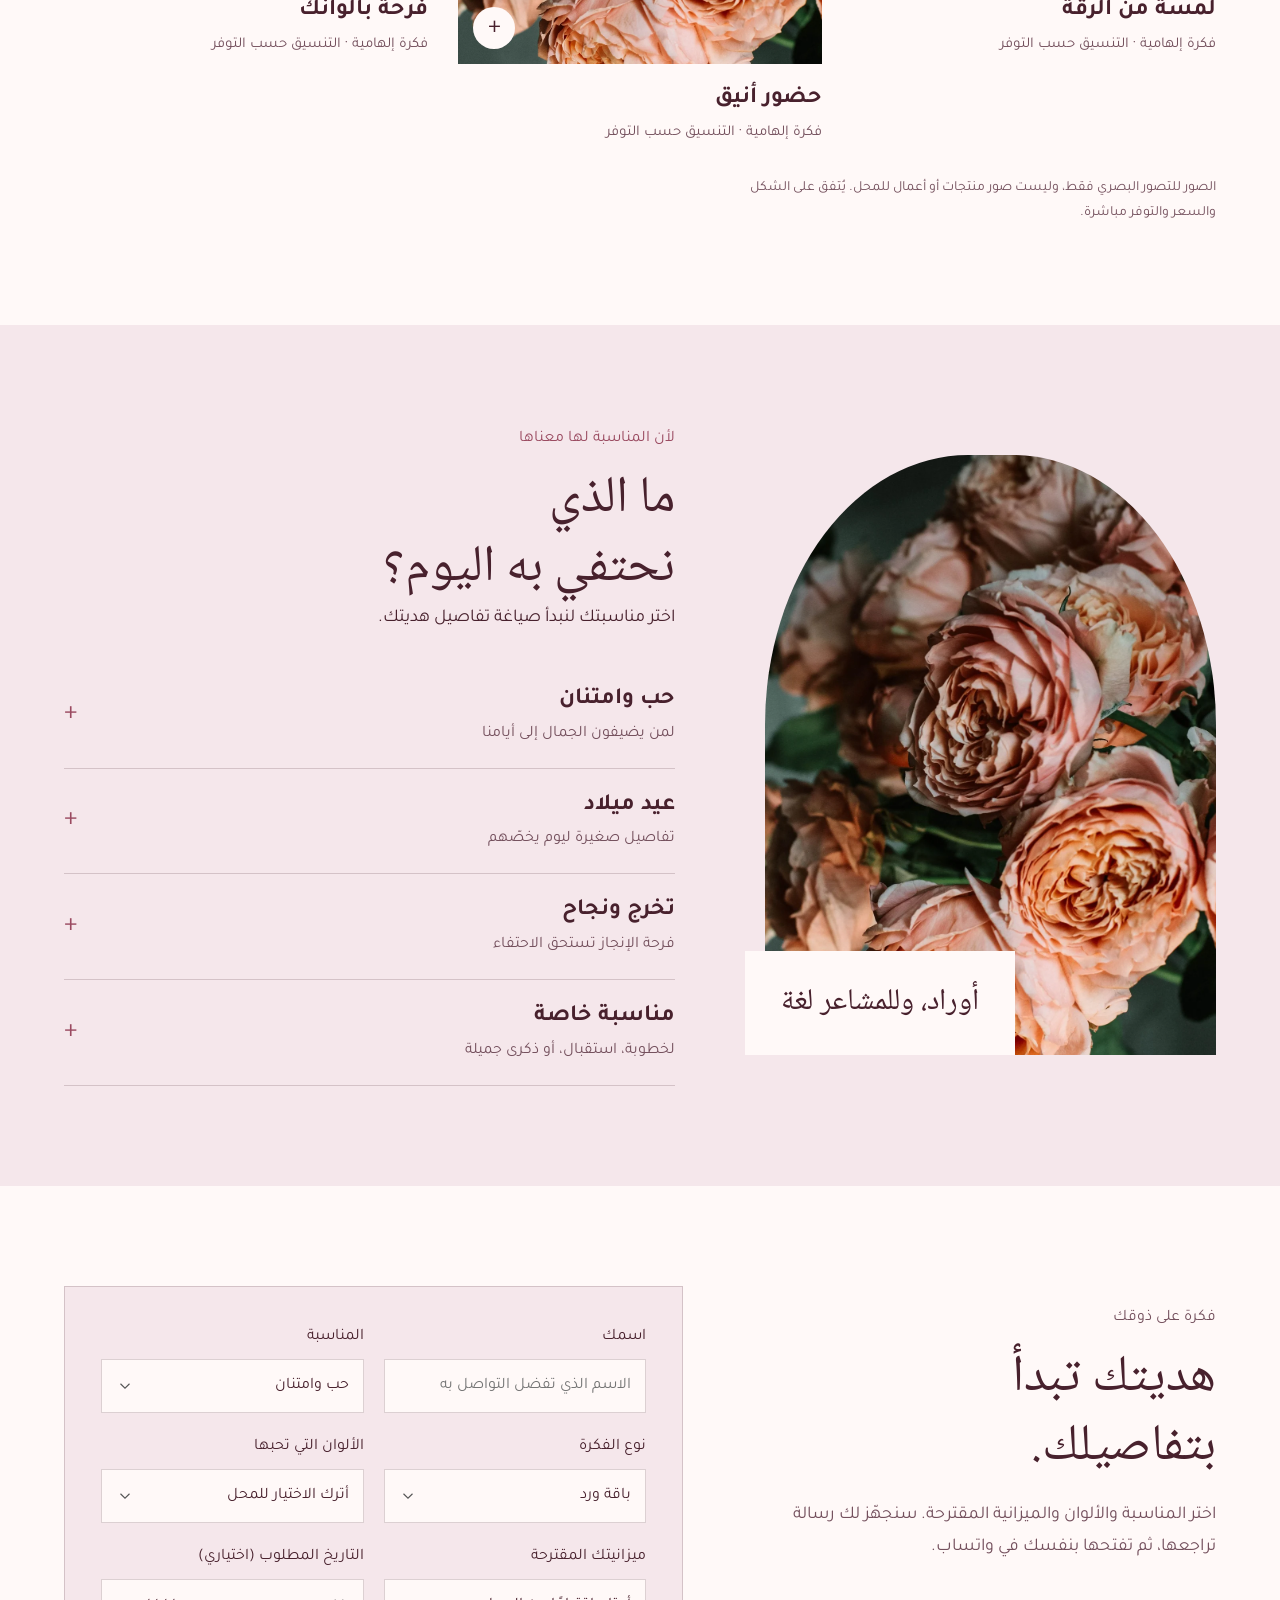
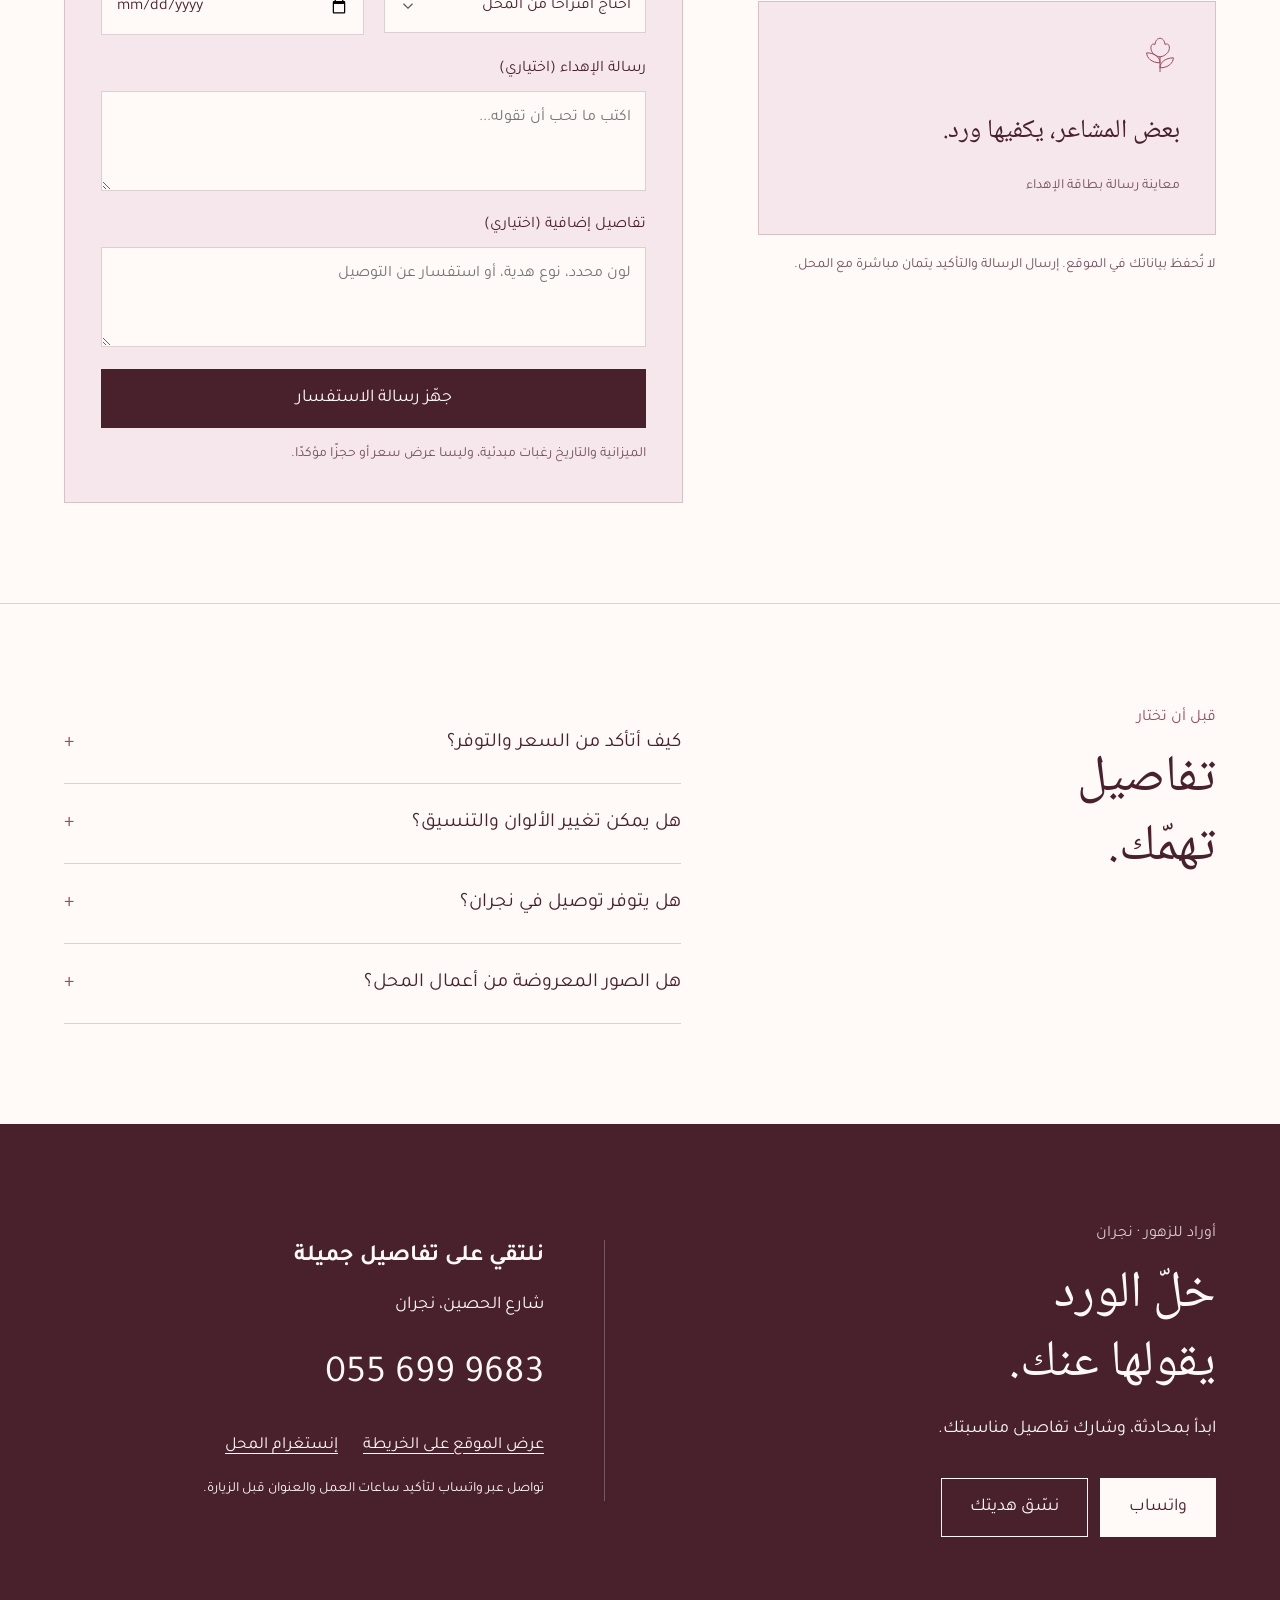
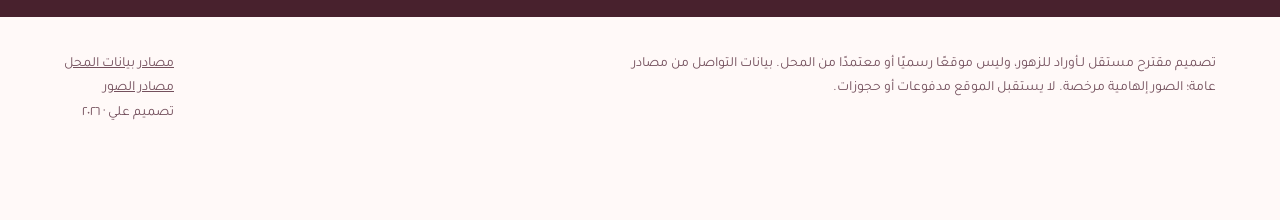
==== commit e22b2d1c: "Replace call actions with shop-specific WhatsApp links" ====
--- a/awrad-najran/index.html
+++ b/awrad-najran/index.html
@@ -1,6 +1,6 @@
 <!doctype html><html lang="ar" dir="rtl"><head><meta charset="utf-8"><meta name="viewport" content="width=device-width,initial-scale=1"><meta name="theme-color" content="#fff9f8"><meta name="robots" content="noindex,nofollow"><title>أوراد للزهور | ورد وهدايا في نجران</title><meta name="description" content="تصور تصميمي مستقل لـأوراد للزهور في نجران. أفكار للورد والهدايا وتنسيق استفسارك عبر وسائل التواصل المنشورة."><meta property="og:title" content="أوراد للزهور | ورد وهدايا في نجران"><meta property="og:description" content="تصور تصميمي مستقل، ليس الموقع الرسمي للمحل."><meta property="og:type" content="website"><meta property="og:image" content="https://az212z.github.io/saudi-floral-atelier-ten-20261120/assets/floral-0.webp"><meta property="og:url" content="https://az212z.github.io/saudi-floral-atelier-ten-20261120/awrad-najran/"><link rel="icon" href="../assets/favicon.svg" type="image/svg+xml"><link rel="stylesheet" href="../assets/fonts.css"><link rel="stylesheet" href="../assets/site.css"><link rel="preload" as="image" href="../assets/floral-0.webp"><script defer src="../assets/site.js"></script></head><body style="--paper:#fff9f8;--ink:#48212d;--accent:#9a4a60;--wash:#f5e7eb;--muted:#74505d;--line:#48212d30"><a class="skip" href="#main">تجاوز إلى المحتوى</a><div class="notice">تصوّر تصميمي مستقل للمحل · ليس الموقع الرسمي</div><header class="header"><div class="wrap navrow"><a class="brand" href="./" aria-label="أوراد للزهور الرئيسية"><svg aria-hidden="true" viewBox="0 0 48 48" fill="none" stroke-width="1.2"><path d="M24 42V23M24 31c-10 0-16-6-16-12 9 0 16 5 16 12Zm0 6c10 0 16-6 16-12-9 0-16 5-16 12Z"/><path d="M24 24C9 21 12 5 18 9c1-10 11-10 12 0 7-4 9 12-6 15Z"/></svg><span><span class="wordmark">أوراد للزهور</span><span class="city">نجران، السعودية</span></span></a><button class="menu-toggle" aria-controls="navigation" aria-expanded="false">القائمة</button><nav id="navigation" aria-label="التنقل الرئيسي"><a href="#collection">إلهام الورد</a><a href="#occasions">مناسبتك</a><a href="#inquiry">نسّق هديتك</a><a href="#contact">تواصل معنا</a></nav><a class="navcta" href="#inquiry">ابدأ بفكرة</a></div></header><main id="main"><section class="hero hero-split" aria-labelledby="hero-title"><div class="wrap hero-inner"><div class="hero-copy"><div class="location">ورد وهدايا من نجران</div><h1 id="hero-title">وردٌ يشبه<br>جمال شعورك.</h1><p>للحظةٍ تستحق أن تُحكى بالورد. اختر فكرتك، ودع تفاصيل المناسبة تبدأ من هنا.</p><div class="actions"><a class="button" href="#inquiry">نسّق هديتك</a><a class="button secondary" href="#collection">اكتشف الإلهام</a></div><p class="hero-note">المناسبة منك، والتفاصيل تبدأ بمحادثة.</p></div><figure class="hero-image"><img src="../assets/floral-0.webp" alt="صورة إلهامية للورد والزهور" width="1200" height="1600" fetchpriority="high"><div class="hero-side"><img src="../assets/floral-9.webp" alt="تفاصيل زهرية إلهامية" width="500" height="600"></div><figcaption>صور إلهامية للتصميم</figcaption></figure></div></section><div class="signature"><div class="wrap"><span><svg aria-hidden="true" viewBox="0 0 48 48" fill="none" stroke-width="1.2"><path d="M24 42V23M24 31c-10 0-16-6-16-12 9 0 16 5 16 12Zm0 6c10 0 16-6 16-12-9 0-16 5-16 12Z"/><path d="M24 24C9 21 12 5 18 9c1-10 11-10 12 0 7-4 9 12-6 15Z"/></svg>فكرة تناسب مناسبتك</span><span><svg aria-hidden="true" viewBox="0 0 48 48" fill="none" stroke-width="1.2"><path d="M24 42V23M24 31c-10 0-16-6-16-12 9 0 16 5 16 12Zm0 6c10 0 16-6 16-12-9 0-16 5-16 12Z"/><path d="M24 24C9 21 12 5 18 9c1-10 11-10 12 0 7-4 9 12-6 15Z"/></svg>رسالة إهداء من القلب</span><span><svg aria-hidden="true" viewBox="0 0 48 48" fill="none" stroke-width="1.2"><path d="M24 42V23M24 31c-10 0-16-6-16-12 9 0 16 5 16 12Zm0 6c10 0 16-6 16-12-9 0-16 5-16 12Z"/><path d="M24 24C9 21 12 5 18 9c1-10 11-10 12 0 7-4 9 12-6 15Z"/></svg>تواصل مباشر مع المحل</span></div></div>
 <section class="section wrap" id="collection"><div class="section-heading"><div><p class="mini">إلهام لاختيارك</p><h2>لكل شعور،<br>لونٌ من الورد.</h2></div><p>استلهم الألوان والأسلوب الذي تحبه، ثم اسأل المحل عن التنسيقات والزهور المتاحة.</p></div><div class="gallery"><figure><button type="button" data-gallery="لمسة من الرقة" aria-label="تكبير صورة لمسة من الرقة"><span class="picture"><img src="../assets/floral-0.webp" alt="تصور إلهامي لتنسيق زهور: لمسة من الرقة" width="800" height="1000" loading="lazy"><span class="zoom" aria-hidden="true">+</span></span></button><figcaption><h3>لمسة من الرقة</h3><small>فكرة إلهامية · التنسيق حسب التوفر</small></figcaption></figure><figure><button type="button" data-gallery="حضور أنيق" aria-label="تكبير صورة حضور أنيق"><span class="picture"><img src="../assets/floral-9.webp" alt="تصور إلهامي لتنسيق زهور: حضور أنيق" width="800" height="1000" loading="lazy"><span class="zoom" aria-hidden="true">+</span></span></button><figcaption><h3>حضور أنيق</h3><small>فكرة إلهامية · التنسيق حسب التوفر</small></figcaption></figure><figure><button type="button" data-gallery="فرحة بألوانك" aria-label="تكبير صورة فرحة بألوانك"><span class="picture"><img src="../assets/floral-1.webp" alt="تصور إلهامي لتنسيق زهور: فرحة بألوانك" width="800" height="1000" loading="lazy"><span class="zoom" aria-hidden="true">+</span></span></button><figcaption><h3>فرحة بألوانك</h3><small>فكرة إلهامية · التنسيق حسب التوفر</small></figcaption></figure></div><p class="small-note">الصور للتصور البصري فقط، وليست صور منتجات أو أعمال للمحل. يُتفق على الشكل والسعر والتوفر مباشرة.</p></section>
 <section class="section occasion-section" id="occasions"><div class="wrap occasion-layout"><div class="occasion-photo"><img src="../assets/floral-9.webp" alt="ورد بألوان ملهمة للمناسبات" loading="lazy" width="850" height="1100"><div class="poem">أوراد، وللمشاعر لغة</div></div><div><p class="mini">لأن المناسبة لها معناها</p><h2>ما الذي<br>نحتفي به اليوم؟</h2><p>اختر مناسبتك لنبدأ صياغة تفاصيل هديتك.</p><div class="occasion-list"><button class="occasion" type="button" data-occasion="حب وامتنان"><div><h3>حب وامتنان</h3><span>لمن يضيفون الجمال إلى أيامنا</span></div><b class="plus" aria-hidden="true">+</b></button><button class="occasion" type="button" data-occasion="عيد ميلاد"><div><h3>عيد ميلاد</h3><span>تفاصيل صغيرة ليوم يخصّهم</span></div><b class="plus" aria-hidden="true">+</b></button><button class="occasion" type="button" data-occasion="تخرج ونجاح"><div><h3>تخرج ونجاح</h3><span>فرحة الإنجاز تستحق الاحتفاء</span></div><b class="plus" aria-hidden="true">+</b></button><button class="occasion" type="button" data-occasion="مناسبة خاصة"><div><h3>مناسبة خاصة</h3><span>لخطوبة، استقبال، أو ذكرى جميلة</span></div><b class="plus" aria-hidden="true">+</b></button></div></div></div></section>
-<section class="section wrap" id="inquiry"><div class="inquiry-layout"><div class="inquiry-intro"><p class="mini">فكرة على ذوقك</p><h2>هديتك تبدأ<br>بتفاصيلك.</h2><p>اختر المناسبة والألوان والميزانية المقترحة. سنجهّز لك رسالة تراجعها، ثم تفتحها بنفسك في واتساب.</p><div class="card-preview"><svg aria-hidden="true" viewBox="0 0 48 48" fill="none" stroke-width="1.2"><path d="M24 42V23M24 31c-10 0-16-6-16-12 9 0 16 5 16 12Zm0 6c10 0 16-6 16-12-9 0-16 5-16 12Z"/><path d="M24 24C9 21 12 5 18 9c1-10 11-10 12 0 7-4 9 12-6 15Z"/></svg><p id="card-message">بعض المشاعر، يكفيها ورد.</p><small>معاينة رسالة بطاقة الإهداء</small></div><p class="small-note">لا تُحفظ بياناتك في الموقع. إرسال الرسالة والتأكيد يتمان مباشرة مع المحل.</p></div><div><form class="inquiry-form" data-shop="أوراد للزهور" data-phone="966556999683"><div class="form-grid"><label class="field">اسمك<input name="name" required maxlength="80" autocomplete="given-name" placeholder="الاسم الذي تفضّل التواصل به"></label><label class="field">المناسبة<select name="occasion"><option>حب وامتنان</option><option>عيد ميلاد</option><option>تخرج ونجاح</option><option>مناسبة خاصة</option></select></label><label class="field">نوع الفكرة<select name="type"><option>باقة ورد</option><option>ورد مع هدية</option><option>تنسيق في فازة</option><option>تغليف هدية</option><option>تنسيق مناسبة</option></select></label><label class="field">الألوان التي تحبها<select name="color"><option>أترك الاختيار للمحل</option><option>وردي وأبيض</option><option>أحمر كلاسيكي</option><option>ألوان هادئة</option><option>ألوان زاهية</option></select></label><label class="field">ميزانيتك المقترحة<select name="budget"><option>أحتاج اقتراحًا من المحل</option><option>أقل من 150 ريال</option><option>150 إلى 300 ريال</option><option>300 إلى 500 ريال</option><option>أكثر من 500 ريال</option></select></label><label class="field">التاريخ المطلوب (اختياري)<input type="date" name="date"></label><label class="field full">رسالة الإهداء (اختياري)<textarea name="message" maxlength="300" placeholder="اكتب ما تحب أن تقوله..."></textarea></label><label class="field full">تفاصيل إضافية (اختياري)<textarea name="notes" maxlength="700" placeholder="لون محدد، نوع هدية، أو استفسار عن التوصيل"></textarea></label></div><button class="button" type="submit">جهّز رسالة الاستفسار</button><p class="form-note">الميزانية والتاريخ رغبات مبدئية، وليسا عرض سعر أو حجزًا مؤكدًا.</p><noscript><p>لتنسيق الطلب، يرجى <a href="tel:+966556999683">الاتصال بالمحل</a> أو تفعيل JavaScript لتجهيز الرسالة.</p></noscript></form><section class="draft-panel" hidden tabindex="-1" aria-label="مراجعة رسالة الاستفسار"><h3>راجع رسالتك</h3><p class="draft-text"></p><div class="actions"><a class="button whatsapp-draft" href="https://wa.me/966556999683?text=%D9%85%D8%B1%D8%AD%D8%A8%D9%8B%D8%A7%D8%8C%20%D8%A3%D8%B1%D8%BA%D8%A8%20%D8%A8%D8%A7%D9%84%D8%A7%D8%B3%D8%AA%D9%81%D8%B3%D8%A7%D8%B1%20%D8%B9%D9%86%20%D8%A7%D9%84%D9%88%D8%B1%D9%88%D8%AF%20%D9%88%D8%A7%D9%84%D9%87%D8%AF%D8%A7%D9%8A%D8%A7%20%D8%A7%D9%84%D9%85%D8%AA%D8%A7%D8%AD%D8%A9." target="_blank" rel="noopener noreferrer">افتح في واتساب</a><button type="button" class="button secondary copy-draft">نسخ الرسالة</button></div><p class="status" role="status"></p><p class="form-note">إذا لم يكن الرقم مفعّلًا على واتساب، يمكنك الاتصال بالمحل.</p></section></div></div></section>
-<section class="section faq"><div class="wrap faq-layout"><div><p class="mini">قبل أن تختار</p><h2>تفاصيل<br>تهمّك.</h2></div><div><details><summary>كيف أتأكد من السعر والتوفر؟</summary><p>أرسل تفاصيل فكرتك أو اتصل بالمحل. يحدد المحل السعر النهائي والزهور المتاحة وموعد التجهيز قبل تأكيد الطلب.</p></details><details><summary>هل يمكن تغيير الألوان والتنسيق؟</summary><p>اكتب الألوان والأسلوب الذي تفضله في رسالة الاستفسار. إمكانية التنفيذ تعتمد على المواد المتاحة لدى المحل.</p></details><details><summary>هل يتوفر توصيل في نجران؟</summary><p>اسأل المحل عن إمكانية التوصيل لعنوانك، الموعد، والرسوم. لا يمثل اختيار التاريخ تأكيدًا لخدمة التوصيل.</p></details><details><summary>هل الصور المعروضة من أعمال المحل؟</summary><p>الصور إلهامية لعرض التصميم، وليست من أعمال المحل. اطلب صور التنسيقات المتاحة مباشرة قبل تأكيد طلبك.</p></details></div></div></section>
-<section class="contact-section" id="contact"><div class="wrap contact-layout"><div><p class="mini">أوراد للزهور · نجران</p><h2>خلّ الورد<br>يقولها عنك.</h2><p>ابدأ بمحادثة، وشارك تفاصيل مناسبتك.</p><div class="actions"><a class="button" href="tel:+966556999683">اتصل بالمحل</a><a class="button secondary" href="https://wa.me/966556999683?text=%D9%85%D8%B1%D8%AD%D8%A8%D9%8B%D8%A7%D8%8C%20%D8%A3%D8%B1%D8%BA%D8%A8%20%D8%A8%D8%A7%D9%84%D8%A7%D8%B3%D8%AA%D9%81%D8%B3%D8%A7%D8%B1%20%D8%B9%D9%86%20%D8%A7%D9%84%D9%88%D8%B1%D9%88%D8%AF%20%D9%88%D8%A7%D9%84%D9%87%D8%AF%D8%A7%D9%8A%D8%A7%20%D8%A7%D9%84%D9%85%D8%AA%D8%A7%D8%AD%D8%A9." target="_blank" rel="noopener noreferrer">استفسر عبر واتساب</a></div></div><div class="contact-info"><h3>نلتقي على تفاصيل جميلة</h3><p>شارع الحصين، نجران</p><a class="phone" href="tel:+966556999683">055 699 9683</a><div class="social-links"><a href="https://www.google.com/maps/search/?api=1&amp;query=%D8%A3%D9%88%D8%B1%D8%A7%D8%AF%20%D9%84%D9%84%D8%B2%D9%87%D9%88%D8%B1%20%D8%B4%D8%A7%D8%B1%D8%B9%20%D8%A7%D9%84%D8%AD%D8%B5%D9%8A%D9%86%D8%8C%20%D9%86%D8%AC%D8%B1%D8%A7%D9%86" target="_blank" rel="noopener noreferrer">عرض الموقع على الخريطة</a><a href="https://instagram.com/awradnajran" target="_blank" rel="noopener noreferrer">إنستغرام المحل</a></div><p class="small-note">يفضّل الاتصال لتأكيد ساعات العمل والعنوان قبل الزيارة.</p></div></div></section></main><footer class="footer"><div class="wrap"><p>تصميم مقترح مستقل لـأوراد للزهور، وليس موقعًا رسميًا أو معتمدًا من المحل. بيانات التواصل من مصادر عامة؛ الصور إلهامية مرخصة. لا يستقبل الموقع مدفوعات أو حجوزات.</p><div><a href="../research.html#awrad-najran">مصادر بيانات المحل</a><br><a href="../credits.html">مصادر الصور</a><br><span>تصميم علي · ٢٠٢٦</span></div></div></footer><div class="mobile-cta"><a class="button" href="#inquiry">نسّق هديتك</a><a class="button secondary" href="tel:+966556999683">اتصال</a></div><dialog class="lightbox" aria-label="معرض الإلهام"><button class="close-dialog" type="button">إغلاق الصورة</button><img alt=""><p></p></dialog></body></html>+<section class="section wrap" id="inquiry"><div class="inquiry-layout"><div class="inquiry-intro"><p class="mini">فكرة على ذوقك</p><h2>هديتك تبدأ<br>بتفاصيلك.</h2><p>اختر المناسبة والألوان والميزانية المقترحة. سنجهّز لك رسالة تراجعها، ثم تفتحها بنفسك في واتساب.</p><div class="card-preview"><svg aria-hidden="true" viewBox="0 0 48 48" fill="none" stroke-width="1.2"><path d="M24 42V23M24 31c-10 0-16-6-16-12 9 0 16 5 16 12Zm0 6c10 0 16-6 16-12-9 0-16 5-16 12Z"/><path d="M24 24C9 21 12 5 18 9c1-10 11-10 12 0 7-4 9 12-6 15Z"/></svg><p id="card-message">بعض المشاعر، يكفيها ورد.</p><small>معاينة رسالة بطاقة الإهداء</small></div><p class="small-note">لا تُحفظ بياناتك في الموقع. إرسال الرسالة والتأكيد يتمان مباشرة مع المحل.</p></div><div><form class="inquiry-form" data-shop="أوراد للزهور" data-phone="966556999683"><div class="form-grid"><label class="field">اسمك<input name="name" required maxlength="80" autocomplete="given-name" placeholder="الاسم الذي تفضّل التواصل به"></label><label class="field">المناسبة<select name="occasion"><option>حب وامتنان</option><option>عيد ميلاد</option><option>تخرج ونجاح</option><option>مناسبة خاصة</option></select></label><label class="field">نوع الفكرة<select name="type"><option>باقة ورد</option><option>ورد مع هدية</option><option>تنسيق في فازة</option><option>تغليف هدية</option><option>تنسيق مناسبة</option></select></label><label class="field">الألوان التي تحبها<select name="color"><option>أترك الاختيار للمحل</option><option>وردي وأبيض</option><option>أحمر كلاسيكي</option><option>ألوان هادئة</option><option>ألوان زاهية</option></select></label><label class="field">ميزانيتك المقترحة<select name="budget"><option>أحتاج اقتراحًا من المحل</option><option>أقل من 150 ريال</option><option>150 إلى 300 ريال</option><option>300 إلى 500 ريال</option><option>أكثر من 500 ريال</option></select></label><label class="field">التاريخ المطلوب (اختياري)<input type="date" name="date"></label><label class="field full">رسالة الإهداء (اختياري)<textarea name="message" maxlength="300" placeholder="اكتب ما تحب أن تقوله..."></textarea></label><label class="field full">تفاصيل إضافية (اختياري)<textarea name="notes" maxlength="700" placeholder="لون محدد، نوع هدية، أو استفسار عن التوصيل"></textarea></label></div><button class="button" type="submit">جهّز رسالة الاستفسار</button><p class="form-note">الميزانية والتاريخ رغبات مبدئية، وليسا عرض سعر أو حجزًا مؤكدًا.</p><noscript><p>لتنسيق الطلب، يرجى <a href="https://wa.me/966556999683?text=%D9%85%D8%B1%D8%AD%D8%A8%D9%8B%D8%A7%D8%8C%20%D8%A3%D8%B1%D8%BA%D8%A8%20%D8%A8%D8%A7%D9%84%D8%A7%D8%B3%D8%AA%D9%81%D8%B3%D8%A7%D8%B1%20%D8%B9%D9%86%20%D8%A7%D9%84%D9%88%D8%B1%D9%88%D8%AF%20%D9%88%D8%A7%D9%84%D9%87%D8%AF%D8%A7%D9%8A%D8%A7%20%D8%A7%D9%84%D9%85%D8%AA%D8%A7%D8%AD%D8%A9." target="_blank" rel="noopener noreferrer">التواصل عبر واتساب</a> أو تفعيل JavaScript لتجهيز الرسالة.</p></noscript></form><section class="draft-panel" hidden tabindex="-1" aria-label="مراجعة رسالة الاستفسار"><h3>راجع رسالتك</h3><p class="draft-text"></p><div class="actions"><a class="button whatsapp-draft" href="https://wa.me/966556999683?text=%D9%85%D8%B1%D8%AD%D8%A8%D9%8B%D8%A7%D8%8C%20%D8%A3%D8%B1%D8%BA%D8%A8%20%D8%A8%D8%A7%D9%84%D8%A7%D8%B3%D8%AA%D9%81%D8%B3%D8%A7%D8%B1%20%D8%B9%D9%86%20%D8%A7%D9%84%D9%88%D8%B1%D9%88%D8%AF%20%D9%88%D8%A7%D9%84%D9%87%D8%AF%D8%A7%D9%8A%D8%A7%20%D8%A7%D9%84%D9%85%D8%AA%D8%A7%D8%AD%D8%A9." target="_blank" rel="noopener noreferrer">افتح في واتساب</a><button type="button" class="button secondary copy-draft">نسخ الرسالة</button></div><p class="status" role="status"></p><p class="form-note">إذا لم يكن الرقم مفعّلًا على واتساب، يمكنك الاتصال بالمحل.</p></section></div></div></section>
+<section class="section faq"><div class="wrap faq-layout"><div><p class="mini">قبل أن تختار</p><h2>تفاصيل<br>تهمّك.</h2></div><div><details><summary>كيف أتأكد من السعر والتوفر؟</summary><p>أرسل تفاصيل فكرتك للمحل عبر واتساب. يحدد المحل السعر النهائي والزهور المتاحة وموعد التجهيز قبل تأكيد الطلب.</p></details><details><summary>هل يمكن تغيير الألوان والتنسيق؟</summary><p>اكتب الألوان والأسلوب الذي تفضله في رسالة الاستفسار. إمكانية التنفيذ تعتمد على المواد المتاحة لدى المحل.</p></details><details><summary>هل يتوفر توصيل في نجران؟</summary><p>اسأل المحل عن إمكانية التوصيل لعنوانك، الموعد، والرسوم. لا يمثل اختيار التاريخ تأكيدًا لخدمة التوصيل.</p></details><details><summary>هل الصور المعروضة من أعمال المحل؟</summary><p>الصور إلهامية لعرض التصميم، وليست من أعمال المحل. اطلب صور التنسيقات المتاحة مباشرة قبل تأكيد طلبك.</p></details></div></div></section>
+<section class="contact-section" id="contact"><div class="wrap contact-layout"><div><p class="mini">أوراد للزهور · نجران</p><h2>خلّ الورد<br>يقولها عنك.</h2><p>ابدأ بمحادثة، وشارك تفاصيل مناسبتك.</p><div class="actions"><a class="button" href="https://wa.me/966556999683?text=%D9%85%D8%B1%D8%AD%D8%A8%D9%8B%D8%A7%D8%8C%20%D8%A3%D8%B1%D8%BA%D8%A8%20%D8%A8%D8%A7%D9%84%D8%A7%D8%B3%D8%AA%D9%81%D8%B3%D8%A7%D8%B1%20%D8%B9%D9%86%20%D8%A7%D9%84%D9%88%D8%B1%D9%88%D8%AF%20%D9%88%D8%A7%D9%84%D9%87%D8%AF%D8%A7%D9%8A%D8%A7%20%D8%A7%D9%84%D9%85%D8%AA%D8%A7%D8%AD%D8%A9." target="_blank" rel="noopener noreferrer">واتساب</a><a class="button secondary" href="#inquiry">نسّق هديتك</a></div></div><div class="contact-info"><h3>نلتقي على تفاصيل جميلة</h3><p>شارع الحصين، نجران</p><a class="phone" href="https://wa.me/966556999683?text=%D9%85%D8%B1%D8%AD%D8%A8%D9%8B%D8%A7%D8%8C%20%D8%A3%D8%B1%D8%BA%D8%A8%20%D8%A8%D8%A7%D9%84%D8%A7%D8%B3%D8%AA%D9%81%D8%B3%D8%A7%D8%B1%20%D8%B9%D9%86%20%D8%A7%D9%84%D9%88%D8%B1%D9%88%D8%AF%20%D9%88%D8%A7%D9%84%D9%87%D8%AF%D8%A7%D9%8A%D8%A7%20%D8%A7%D9%84%D9%85%D8%AA%D8%A7%D8%AD%D8%A9." target="_blank" rel="noopener noreferrer">055 699 9683</a><div class="social-links"><a href="https://www.google.com/maps/search/?api=1&amp;query=%D8%A3%D9%88%D8%B1%D8%A7%D8%AF%20%D9%84%D9%84%D8%B2%D9%87%D9%88%D8%B1%20%D8%B4%D8%A7%D8%B1%D8%B9%20%D8%A7%D9%84%D8%AD%D8%B5%D9%8A%D9%86%D8%8C%20%D9%86%D8%AC%D8%B1%D8%A7%D9%86" target="_blank" rel="noopener noreferrer">عرض الموقع على الخريطة</a><a href="https://instagram.com/awradnajran" target="_blank" rel="noopener noreferrer">إنستغرام المحل</a></div><p class="small-note">تواصل عبر واتساب لتأكيد ساعات العمل والعنوان قبل الزيارة.</p></div></div></section></main><footer class="footer"><div class="wrap"><p>تصميم مقترح مستقل لـأوراد للزهور، وليس موقعًا رسميًا أو معتمدًا من المحل. بيانات التواصل من مصادر عامة؛ الصور إلهامية مرخصة. لا يستقبل الموقع مدفوعات أو حجوزات.</p><div><a href="../research.html#awrad-najran">مصادر بيانات المحل</a><br><a href="../credits.html">مصادر الصور</a><br><span>تصميم علي · ٢٠٢٦</span></div></div></footer><div class="mobile-cta"><a class="button" href="#inquiry">نسّق هديتك</a><a class="button secondary" href="https://wa.me/966556999683?text=%D9%85%D8%B1%D8%AD%D8%A8%D9%8B%D8%A7%D8%8C%20%D8%A3%D8%B1%D8%BA%D8%A8%20%D8%A8%D8%A7%D9%84%D8%A7%D8%B3%D8%AA%D9%81%D8%B3%D8%A7%D8%B1%20%D8%B9%D9%86%20%D8%A7%D9%84%D9%88%D8%B1%D9%88%D8%AF%20%D9%88%D8%A7%D9%84%D9%87%D8%AF%D8%A7%D9%8A%D8%A7%20%D8%A7%D9%84%D9%85%D8%AA%D8%A7%D8%AD%D8%A9." target="_blank" rel="noopener noreferrer">واتساب</a></div><dialog class="lightbox" aria-label="معرض الإلهام"><button class="close-dialog" type="button">إغلاق الصورة</button><img alt=""><p></p></dialog></body></html>
